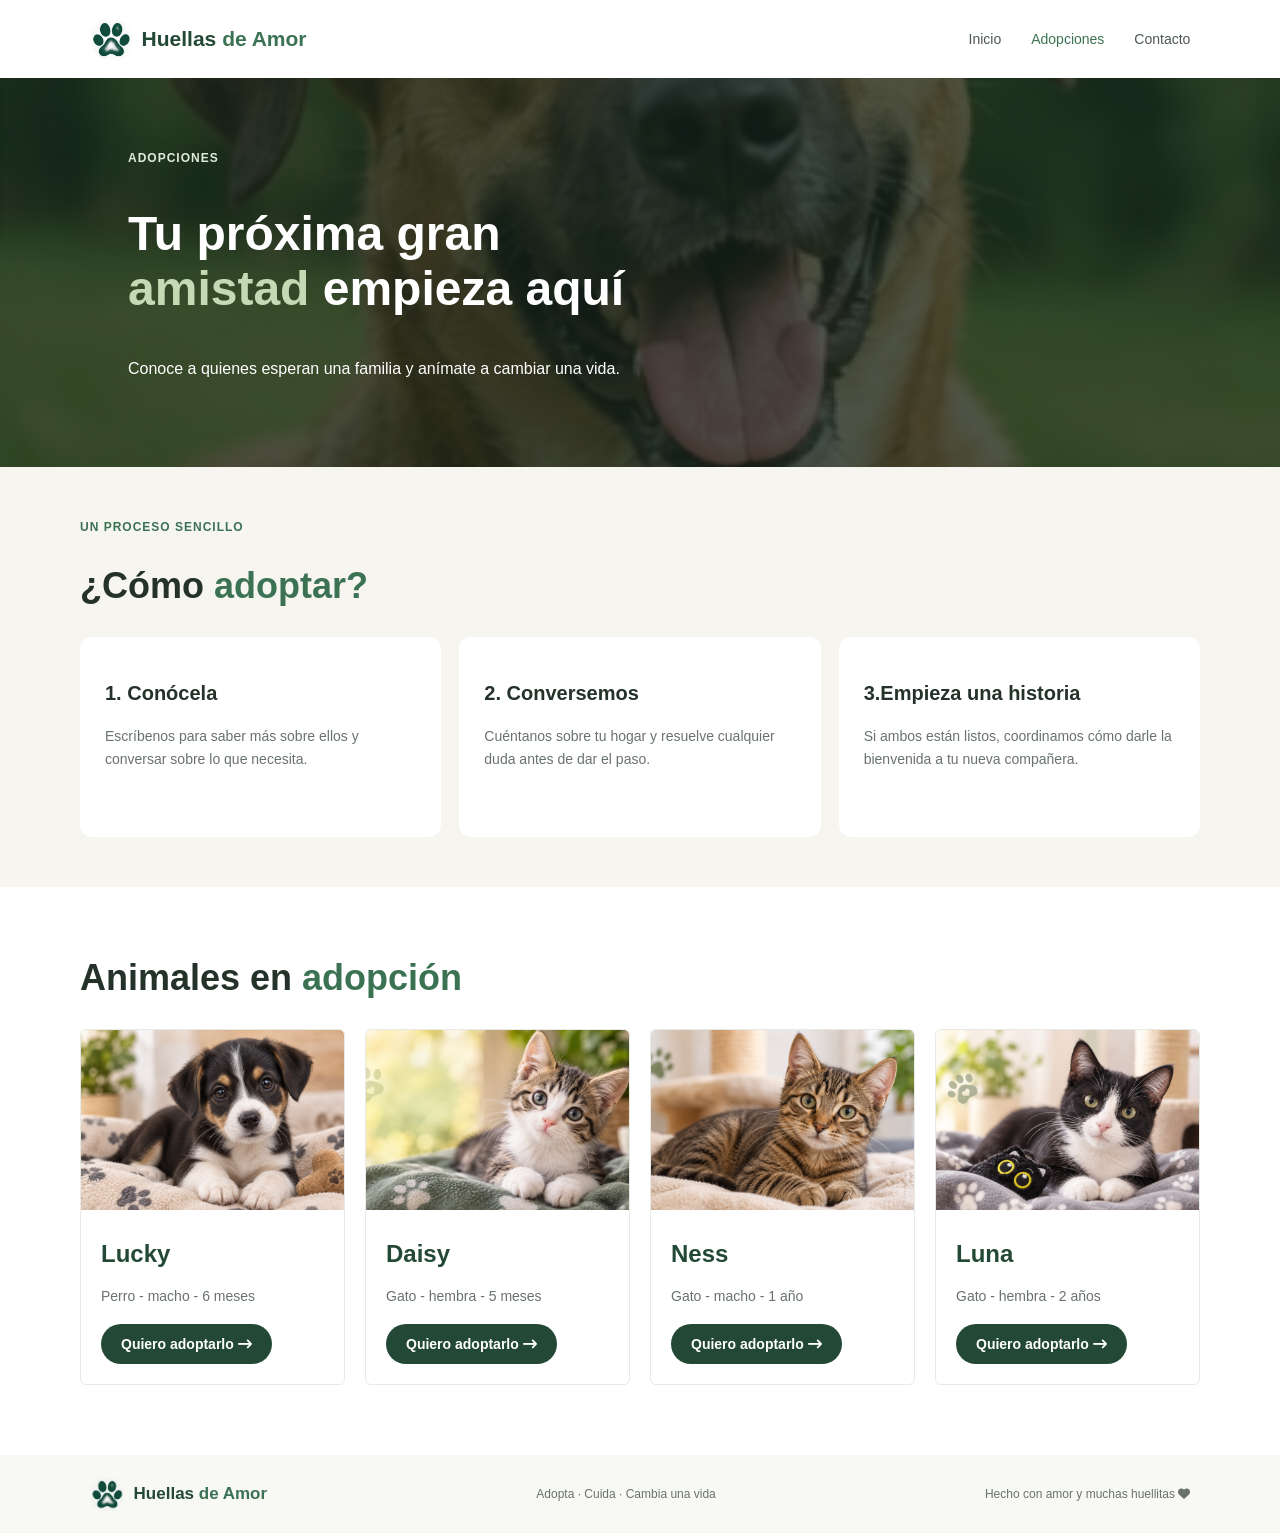
==== adopcion.html @ 9139e70a "Mover archivos a la raiz del proyecto" ====
<!DOCTYPE html>
<html lang="es">
<head>
    <meta charset="UTF-8">
    <meta name="viewport" content="width=device-width, initial-scale=1.0">
    <title>Adopciones | Huellas de Amor</title>
    <link rel="stylesheet" href="https://cdnjs.cloudflare.com/ajax/libs/font-awesome/6.7.2/css/all.min.css">
    <link rel="stylesheet" href="style.css">
    <link rel="stylesheet" href="adopcion.css">
</head>
<body>

    <header class="encabezado">
        <a class="marca" href="index.html">
            <img src="imagenes/huella verde.png" alt="" class="icono-marca">
            <span class="nombre-marca">Huellas <span>de Amor</span></span>
        </a>

        <nav class="navegacion">
            <a href="index.html">Inicio</a>
            <a class="activo" href="adopcion.html">Adopciones</a>
            <a href="contacto.html">Contacto</a>
        </nav>
    </header>

    <main>

        <section class="portada-pagina">
            <span class="subtitulo subtitulo-claro">Adopciones</span>

            <h1>Tu próxima gran<br><span>amistad</span> empieza aquí</h1>

            <p>Conoce a quienes esperan una familia y anímate a cambiar una vida.</p>
        </section>

        <section class="seccion-pasos">
            <div class="contenedor">
                <div class="titulo-seccion">
                    <div>
                        <span class="subtitulo">Un proceso sencillo</span>
                        <h2>¿Cómo <span>adoptar?</span></h2>
                    </div>
                </div>

                <div class="cuadricula-pasos">
                    <article class="tarjeta-paso">
                        <h3>1. Conócela</h3>
                        <p>Escríbenos para saber más sobre ellos y conversar sobre lo que necesita.</p>
                    </article>

                    <article class="tarjeta-paso">
                        <h3>2. Conversemos</h3>
                        <p>Cuéntanos sobre tu hogar y resuelve cualquier duda antes de dar el paso.</p>
                    </article>

                    <article class="tarjeta-paso">
                        <h3>3.Empieza una historia</h3>
                        <p>Si ambos están listos, coordinamos cómo darle la bienvenida a tu nueva compañera.</p>
                    </article>
                </div>
            </div>
        </section>

        <section class="seccion-adopcion contenedor">
            <div class="titulo-seccion">
                <h2>Animales en <span>adopción</span></h2>
            </div>

            <div class="cuadricula-animales">
                <article class="tarjeta-animal">
                    <img src="imagenes/perrito1.png" alt="Lucky, un perrito en adopción" class="imagen-animal">
                    <div class="detalles-animal">
                        <h2>Lucky</h2>
                        <p class="descripcion-animal">Perro - macho - 6 meses</p>
                        <a class="boton boton-oscuro" href="contacto.html">
                            Quiero adoptarlo 
                            <i class="fa-solid fa-arrow-right-long"></i>
                        </a>
                    </div>
                </article>

                <article class="tarjeta-animal">
                    <img src="imagenes/gatito1.png" alt="Daisy, una gata en adopción" class="imagen-animal">
                    <div class="detalles-animal">
                        <h2>Daisy</h2>
                        <p class="descripcion-animal">Gato - hembra - 5 meses</p>
                        <a class="boton boton-oscuro" href="contacto.html">
                            Quiero adoptarlo 
                            <i class="fa-solid fa-arrow-right-long"></i>
                        </a>
                    </div>
                </article>

                <article class="tarjeta-animal">
                    <img src="imagenes/gatito2.png" alt="Ness, un gatito en adopción" class="imagen-animal">
                    <div class="detalles-animal">
                        <h2>Ness</h2>
                        <p class="descripcion-animal">Gato - macho - 1 año</p>
                        <a class="boton boton-oscuro" href="contacto.html">
                            Quiero adoptarlo 
                            <i class="fa-solid fa-arrow-right-long"></i>
                        </a>
                    </div>
                </article>

                <article class="tarjeta-animal">
                    <img src="imagenes/gatito3.png" alt="Luna, una gata en adopción" class="imagen-animal">
                    <div class="detalles-animal">
                        <h2>Luna</h2>
                        <p class="descripcion-animal">Gato - hembra - 2 años</p>
                        <a class="boton boton-oscuro" href="contacto.html">
                            Quiero adoptarlo 
                            <i class="fa-solid fa-arrow-right-long"></i>
                        </a>
                    </div>
                </article>
            </div>
        </section>

        
    </main>

    <footer class="pie-pagina">
        <a class="marca marca-pie" href="index.html">
            <img src="imagenes/huella verde.png" alt="" class="icono-marca">
            <span class="nombre-marca">Huellas <span>de Amor</span></span>
        </a>

        <p>Adopta · Cuida · Cambia una vida</p>

        <span class="texto-pie">Hecho con amor y muchas huellitas 
            <i class="fa-solid fa-heart"></i>
        </span>
    </footer>

</body>
</html>
---- style.css ----
body {
    margin: 0;
    color: #24322a;
    background: #ffffff;
    font-family: Arial, sans-serif;
}

a {
    color: inherit;
    text-decoration: none;
}

.encabezado {
    display: flex;
    align-items: center;
    justify-content: space-between;
    padding: 18px 7%;
}

.marca {
    display: flex;
    align-items: center;
    gap: 10px;
}

.icono-marca {
    width: 42px;
    height: 42px;
}

.nombre-marca {
    color: #234936;
    font-size: 21px;
    font-weight: bold;
}

.nombre-marca span {
    color: #3c7254;
}

.navegacion {
    display: flex;
    gap: 30px;
}

.navegacion a {
    color: #4d5851;
    font-size: 14px;
}

.navegacion a:hover,
.navegacion a.activo {
    color: #3c7254;
}

.boton {
    display: inline-block;
    padding: 12px 20px;
    border: 0;
    border-radius: 20px;
    font-size: 14px;
    font-weight: bold;
    cursor: pointer;
}

.boton-principal {
    color: #234936;
    background: #e3eddc;
}

.boton-oscuro {
    color: #ffffff;
    background: #234936;
}

.boton-oscuro:hover {
    background: #3c7254;
}

.enlace-texto {
    color: #3c7254;
    font-size: 14px;
}

.enlace-claro {
    color: #ffffff;
}

.contenedor {
    width: 90%;
    max-width: 1120px;
    margin: 0 auto;
}

.subtitulo {
    color: #3c7254;
    font-size: 12px;
    font-weight: bold;
    text-transform: uppercase;
    letter-spacing: 1px;
}

.subtitulo-claro {
    color: #e0ebdb;
}

.portada-pagina {
    padding: 70px 10%;
    color: #ffffff;
    background: linear-gradient(rgba(21, 37, 29, 0.75), rgba(21, 37, 29, 0.75)), url("imagenes/Daisy_perro.jpg") center 45% / cover;
}

.portada-pagina h1 {
    font-size: 48px;
}

.portada-pagina h1 span {
    color: #c5d9b4;
}

.portada-pagina p {
    max-width: 560px;
    line-height: 1.6;
}

.titulo-seccion h2 {
    font-size: 36px;
}

.titulo-seccion h2 span {
    color: #3c7254;
}

.pie-pagina {
    display: flex;
    align-items: center;
    justify-content: space-between;
    padding: 20px 7%;
    background: #f8f8f5;
}

.marca-pie .icono-marca {
    width: 34px;
    height: 34px;
}

.marca-pie .nombre-marca {
    font-size: 17px;
}

.pie-pagina p,
.texto-pie {
    color: #69736c;
    font-size: 12px;
}

@media (max-width: 700px) {
    .encabezado {
        flex-direction: column;
        gap: 15px;
    }

    .navegacion {
        gap: 20px;
    }

    .pie-pagina {
        flex-direction: column;
        gap: 10px;
        text-align: center;
    }
}
---- adopcion.css ----
.seccion-adopcion {
    padding-top: 40px;
    padding-bottom: 70px;
}

.titulo-seccion {
    margin-bottom: 30px;
}

.cuadricula-animales {
    display: grid;
    grid-template-columns: repeat(4, 1fr);
    gap: 20px;
}

.tarjeta-animal {
    overflow: hidden;
    border: 1px solid #e7eae5;
    border-radius: 6px;
    background: #ffffff;
}

.imagen-animal {
    display: block;
    width: 100%;
    height: 180px;
    object-fit: cover;
}

.detalles-animal {
    padding: 10px 20px 20px;
}

.detalles-animal h2 {
    color: #234936;
    font-size: 24px;
}

.descripcion-animal {
    margin-bottom: 20px;
    color: #69736c;
    font-size: 14px;
}

.seccion-pasos {
    padding: 50px 0;
    background: #f7f5ef;
}

.cuadricula-pasos {
    display: grid;
    grid-template-columns: repeat(3, 1fr);
    gap: 18px;
}

.tarjeta-paso {
    min-height: 150px;
    padding: 25px;
    border-radius: 12px;
    background: #ffffff;
}

.tarjeta-paso h3 {
    font-size: 20px;
}

.tarjeta-paso p {
    color: #69736c;
    font-size: 14px;
    line-height: 1.6;
}

@media (max-width: 800px) {
    .cuadricula-animales {
        grid-template-columns: repeat(2, 1fr);
    }
}

@media (max-width: 600px) {
    .cuadricula-animales,
    .cuadricula-pasos {
        grid-template-columns: 1fr;
    }
}
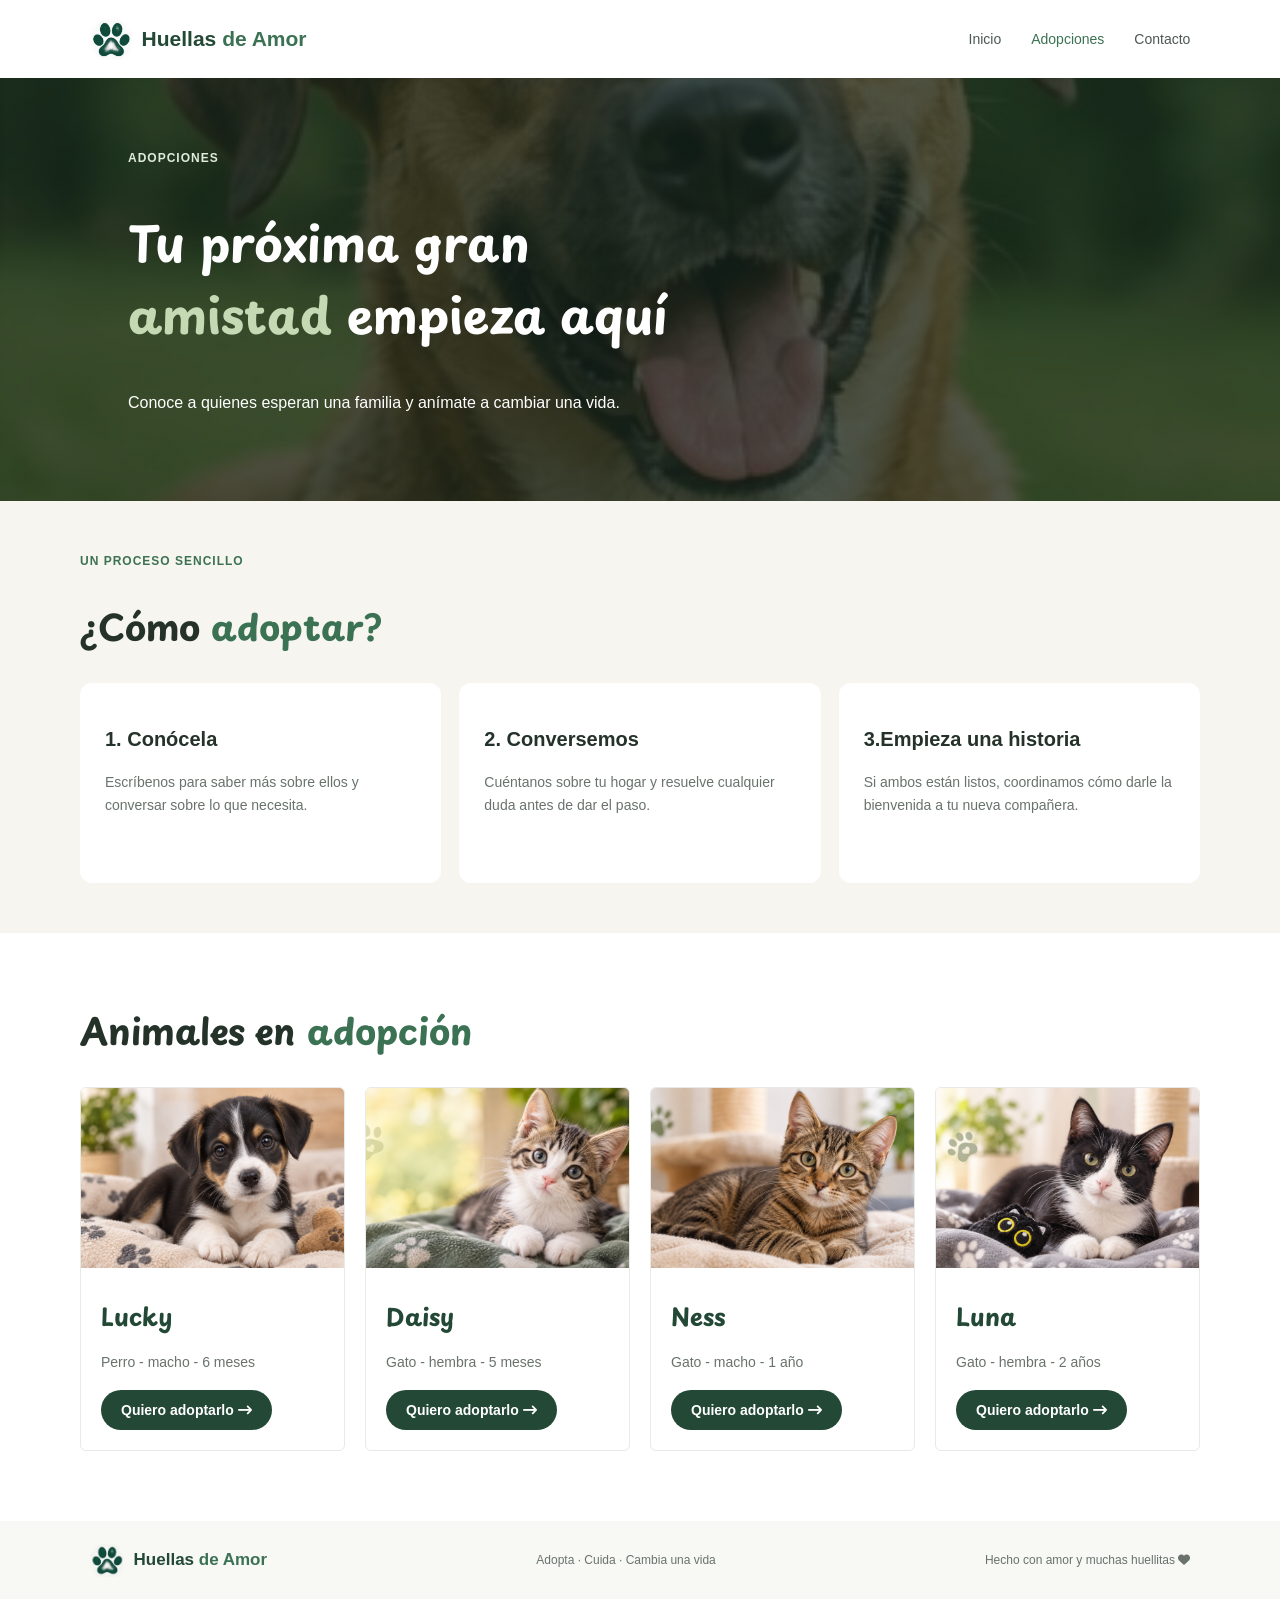
==== commit 1cf0488f: "Corregir fuente Playpen Sans" ====
--- a/adopcion.html
+++ b/adopcion.html
@@ -8,6 +8,10 @@
     <link rel="stylesheet" href="https://cdnjs.cloudflare.com/ajax/libs/font-awesome/6.7.2/css/all.min.css">
     <link rel="stylesheet" href="style.css">
     <link rel="stylesheet" href="adopcion.css">
+    <link rel="preconnect" href="https://fonts.googleapis.com">
+    <link rel="preconnect" href="https://fonts.gstatic.com" crossorigin>
+    <link href="https://fonts.googleapis.com/css2?family=Playpen+Sans:wght@400;500;600;700&display=swap" rel="stylesheet">
+    
 </head>
 <body>
 
--- a/style.css
+++ b/style.css
@@ -170,3 +170,7 @@
         text-align: center;
     }
 }
+
+h1, h2 {
+    font-family: "Playpen Sans", cursive;
+}
--- a/adopcion.css
+++ b/adopcion.css
@@ -82,3 +82,7 @@
         grid-template-columns: 1fr;
     }
 }
+
+h1, h2 {
+    font-family: "Playpen Sans", cursive;
+}
